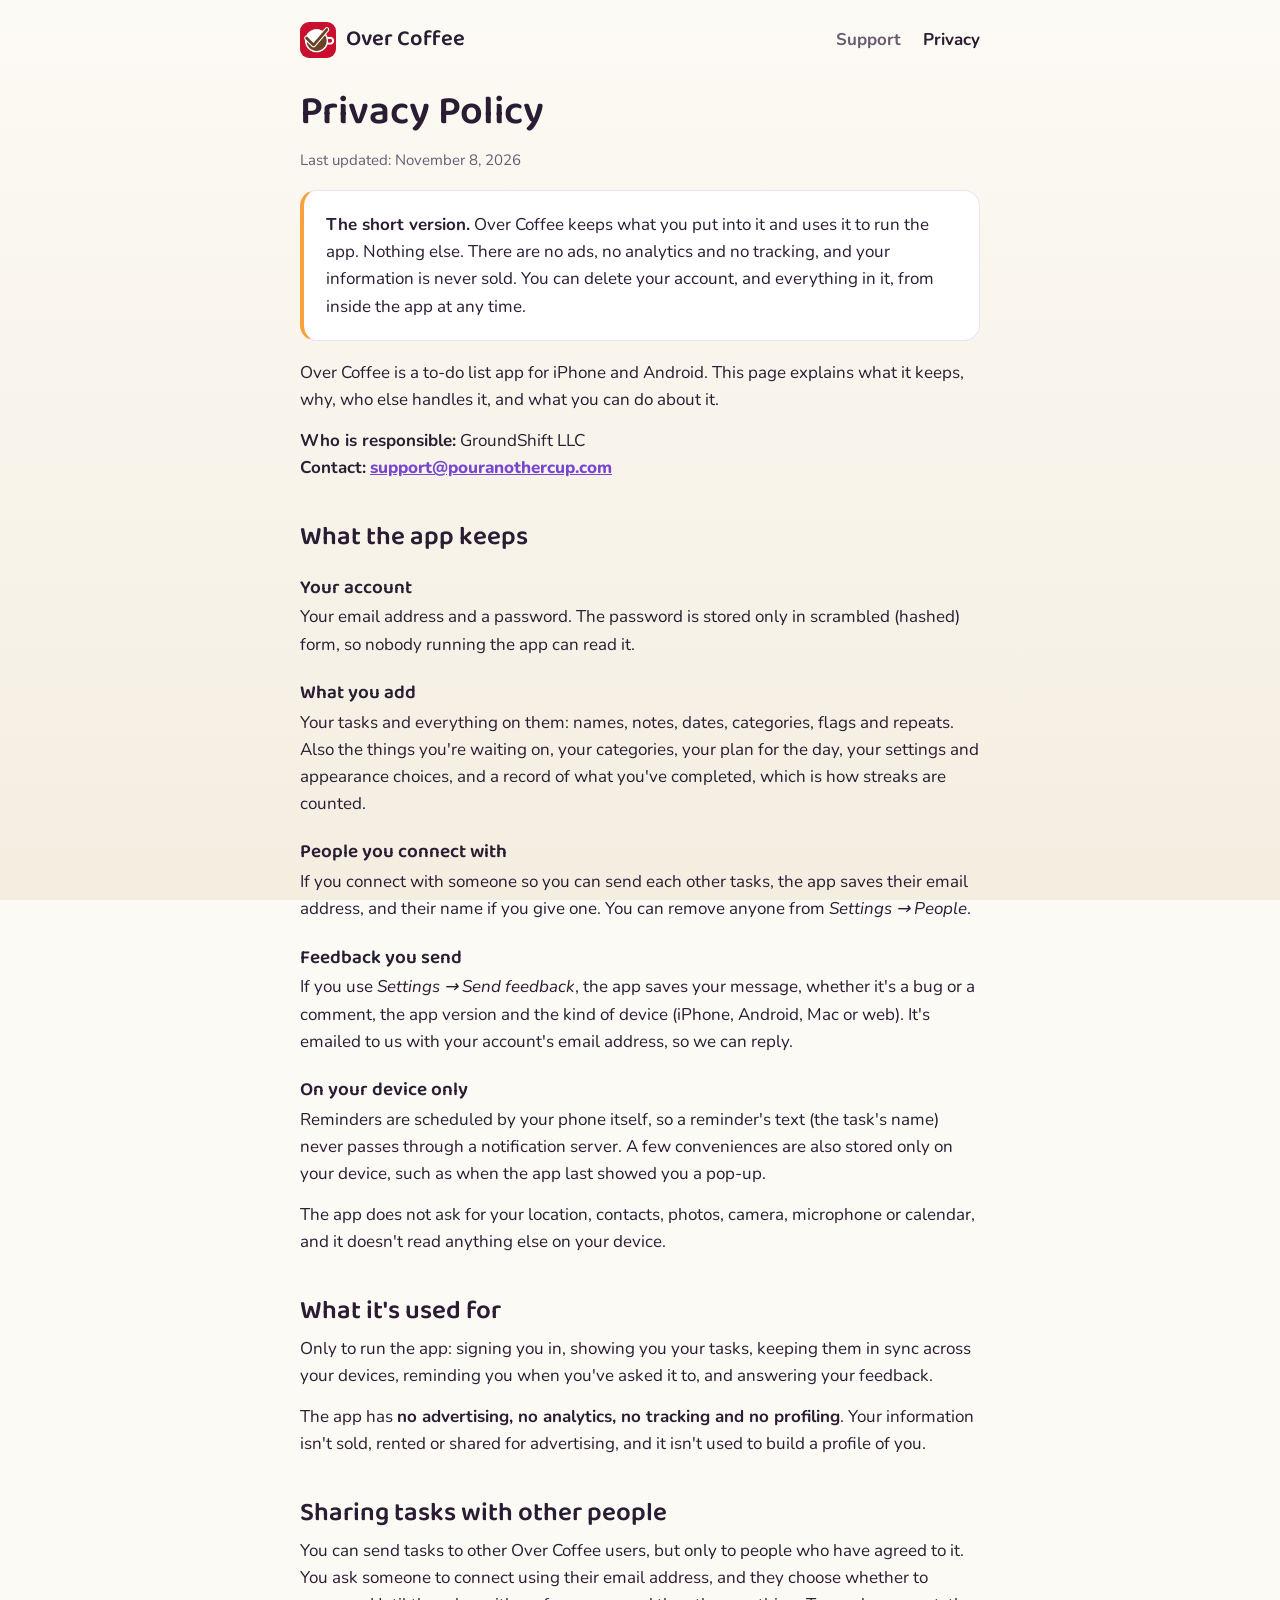
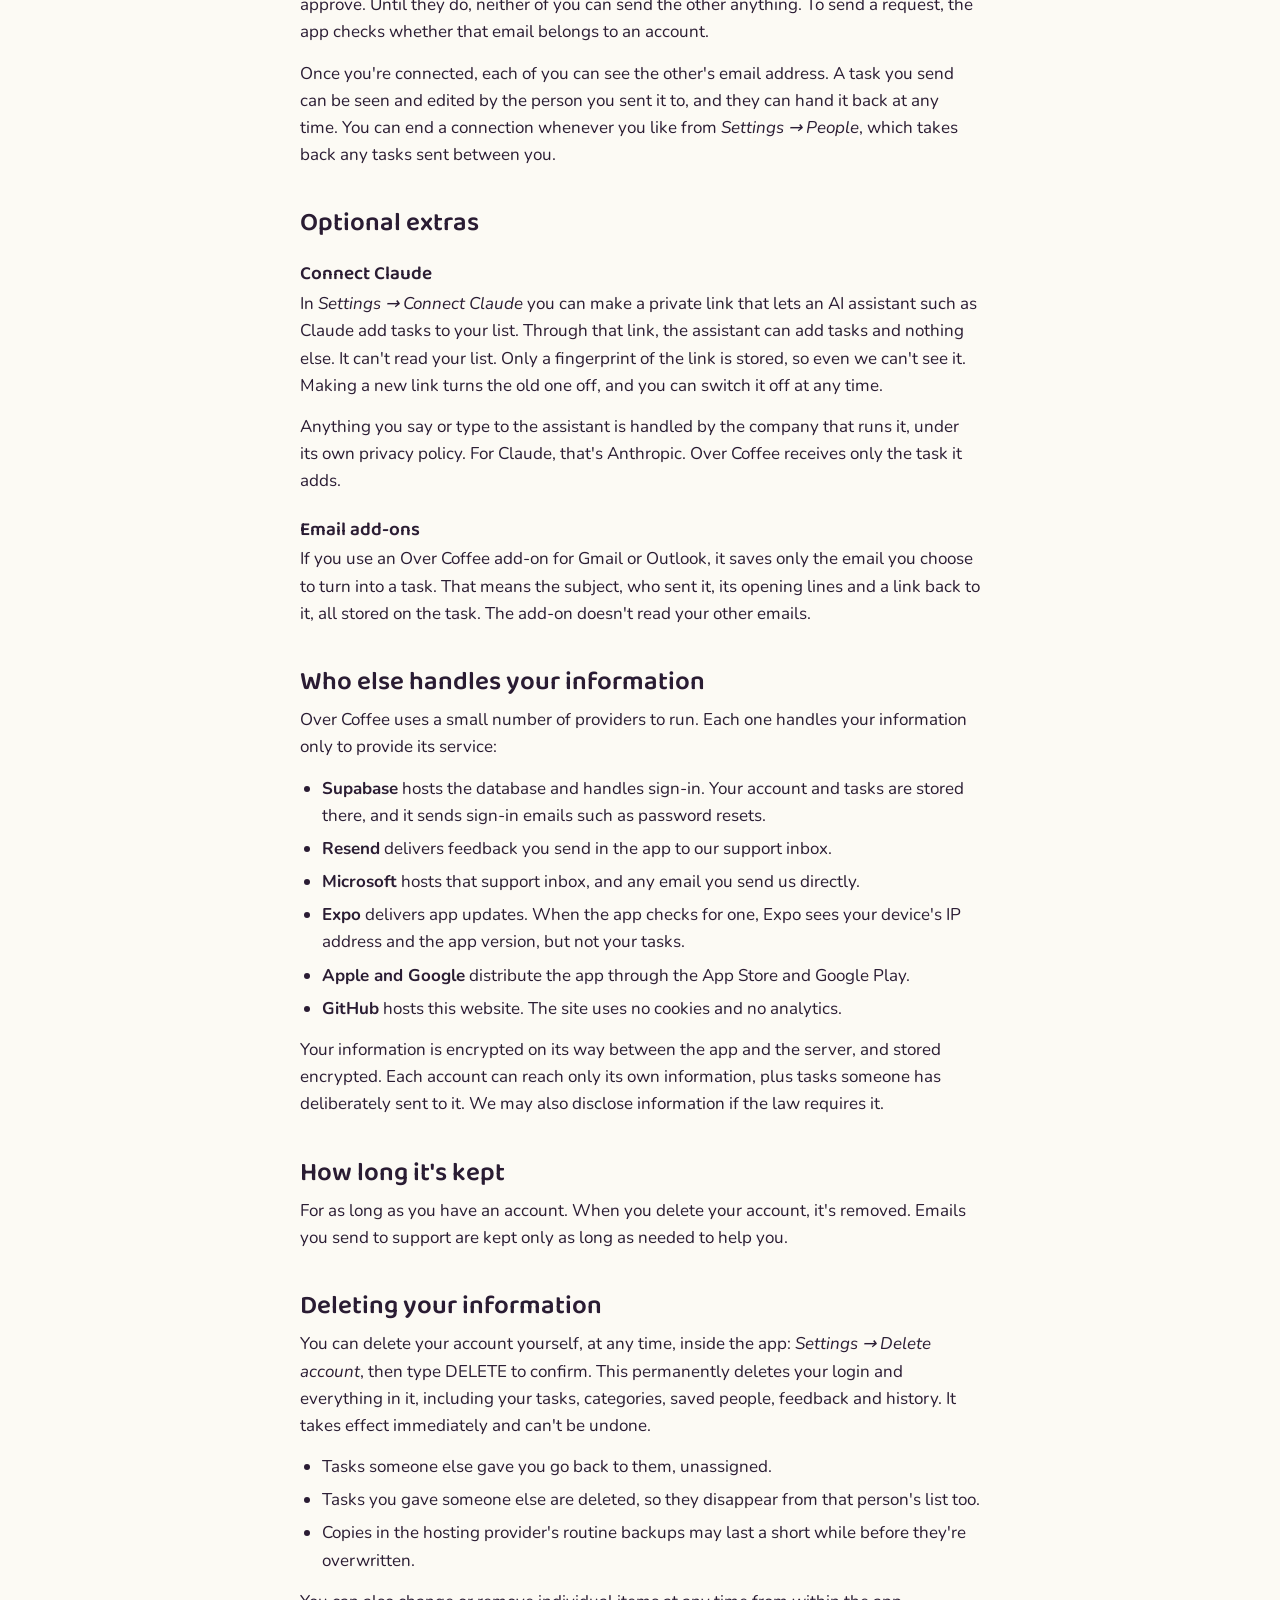
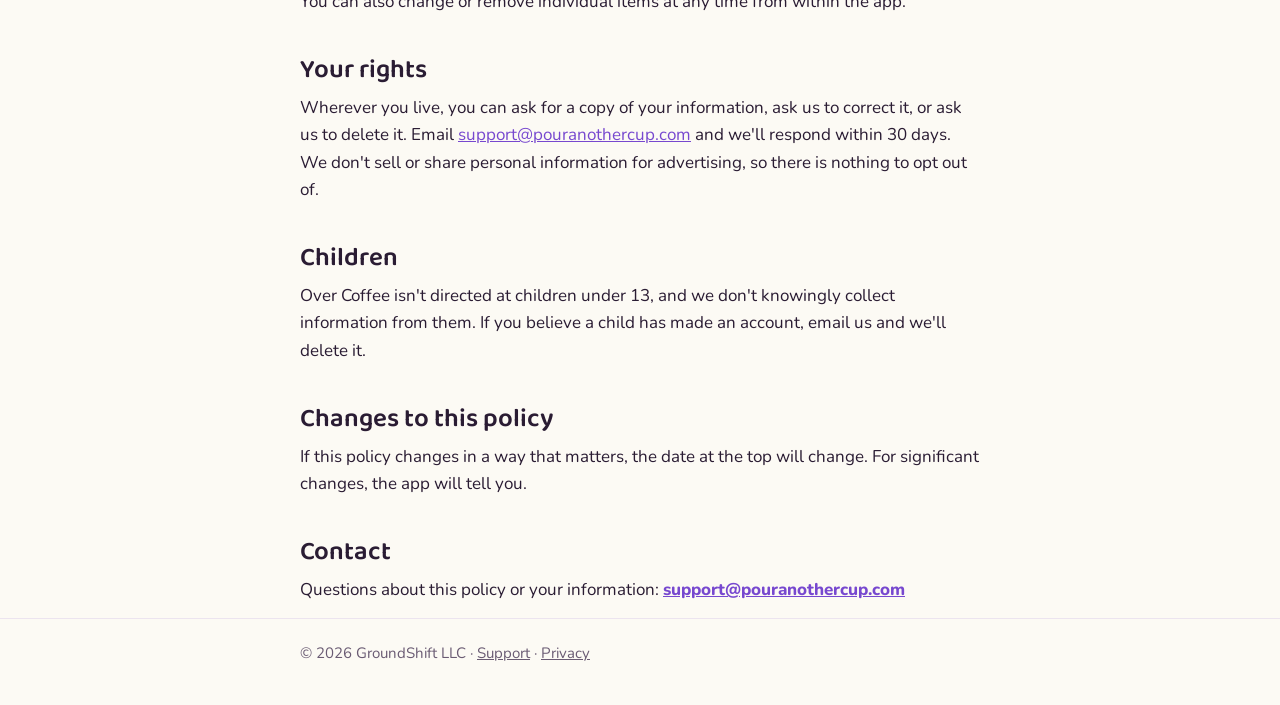
==== privacy/index.html @ 1c7be867 "Website for pouranothercup.com: home, support and privacy policy The App Store and Google Play both " ====
<!doctype html>
<html lang="en">
<head>
  <meta charset="utf-8">
  <meta name="viewport" content="width=device-width, initial-scale=1">
  <title>Privacy Policy · Over Coffee</title>
  <meta name="description" content="What Over Coffee keeps, why, who else handles it, and how to delete it.">
  <link rel="icon" href="/favicon.png">
  <link rel="preconnect" href="https://fonts.googleapis.com">
  <link rel="preconnect" href="https://fonts.gstatic.com" crossorigin>
  <link href="https://fonts.googleapis.com/css2?family=Baloo+2:wght@600&family=Nunito:wght@400;700;800&display=swap" rel="stylesheet">
  <link rel="stylesheet" href="/style.css">
</head>
<body>
  <header class="site">
    <div class="wrap">
      <a class="brand" href="/"><img src="/icon.png" alt="">Over Coffee</a>
      <nav>
        <a href="/support/">Support</a>
        <a href="/privacy/" aria-current="page">Privacy</a>
      </nav>
    </div>
  </header>

  <main class="wrap">
    <h1>Privacy Policy</h1>
    <p class="updated">Last updated: November 8, 2026</p>

    <div class="card short">
      <p><strong>The short version.</strong> Over Coffee keeps what you put into it and uses it to run the app. Nothing else. There are no ads, no analytics and no tracking, and your information is never sold. You can delete your account, and everything in it, from inside the app at any time.</p>
    </div>

    <p>Over Coffee is a to-do list app for iPhone and Android. This page explains what it keeps, why, who else handles it, and what you can do about it.</p>
    <p><strong>Who is responsible:</strong> GroundShift LLC<br>
    <strong>Contact:</strong> <a class="email" href="mailto:support@pouranothercup.com">support@pouranothercup.com</a></p>

    <h2>What the app keeps</h2>
    <h3>Your account</h3>
    <p>Your email address and a password. The password is stored only in scrambled (hashed) form, so nobody running the app can read it.</p>

    <h3>What you add</h3>
    <p>Your tasks and everything on them: names, notes, dates, categories, flags and repeats. Also the things you're waiting on, your categories, your plan for the day, your settings and appearance choices, and a record of what you've completed, which is how streaks are counted.</p>

    <h3>People you connect with</h3>
    <p>If you connect with someone so you can send each other tasks, the app saves their email address, and their name if you give one. You can remove anyone from <em>Settings → People</em>.</p>

    <h3>Feedback you send</h3>
    <p>If you use <em>Settings → Send feedback</em>, the app saves your message, whether it's a bug or a comment, the app version and the kind of device (iPhone, Android, Mac or web). It's emailed to us with your account's email address, so we can reply.</p>

    <h3>On your device only</h3>
    <p>Reminders are scheduled by your phone itself, so a reminder's text (the task's name) never passes through a notification server. A few conveniences are also stored only on your device, such as when the app last showed you a pop-up.</p>

    <p>The app does not ask for your location, contacts, photos, camera, microphone or calendar, and it doesn't read anything else on your device.</p>

    <h2>What it's used for</h2>
    <p>Only to run the app: signing you in, showing you your tasks, keeping them in sync across your devices, reminding you when you've asked it to, and answering your feedback.</p>
    <p>The app has <strong>no advertising, no analytics, no tracking and no profiling</strong>. Your information isn't sold, rented or shared for advertising, and it isn't used to build a profile of you.</p>

    <h2>Sharing tasks with other people</h2>
    <p>You can send tasks to other Over Coffee users, but only to people who have agreed to it. You ask someone to connect using their email address, and they choose whether to approve. Until they do, neither of you can send the other anything. To send a request, the app checks whether that email belongs to an account.</p>
    <p>Once you're connected, each of you can see the other's email address. A task you send can be seen and edited by the person you sent it to, and they can hand it back at any time. You can end a connection whenever you like from <em>Settings → People</em>, which takes back any tasks sent between you.</p>

    <h2>Optional extras</h2>
    <h3>Connect Claude</h3>
    <p>In <em>Settings → Connect Claude</em> you can make a private link that lets an AI assistant such as Claude add tasks to your list. Through that link, the assistant can add tasks and nothing else. It can't read your list. Only a fingerprint of the link is stored, so even we can't see it. Making a new link turns the old one off, and you can switch it off at any time.</p>
    <p>Anything you say or type to the assistant is handled by the company that runs it, under its own privacy policy. For Claude, that's Anthropic. Over Coffee receives only the task it adds.</p>

    <h3>Email add-ons</h3>
    <p>If you use an Over Coffee add-on for Gmail or Outlook, it saves only the email you choose to turn into a task. That means the subject, who sent it, its opening lines and a link back to it, all stored on the task. The add-on doesn't read your other emails.</p>

    <h2>Who else handles your information</h2>
    <p>Over Coffee uses a small number of providers to run. Each one handles your information only to provide its service:</p>
    <ul>
      <li><strong>Supabase</strong> hosts the database and handles sign-in. Your account and tasks are stored there, and it sends sign-in emails such as password resets.</li>
      <li><strong>Resend</strong> delivers feedback you send in the app to our support inbox.</li>
      <li><strong>Microsoft</strong> hosts that support inbox, and any email you send us directly.</li>
      <li><strong>Expo</strong> delivers app updates. When the app checks for one, Expo sees your device's IP address and the app version, but not your tasks.</li>
      <li><strong>Apple and Google</strong> distribute the app through the App Store and Google Play.</li>
      <li><strong>GitHub</strong> hosts this website. The site uses no cookies and no analytics.</li>
    </ul>
    <p>Your information is encrypted on its way between the app and the server, and stored encrypted. Each account can reach only its own information, plus tasks someone has deliberately sent to it. We may also disclose information if the law requires it.</p>

    <h2>How long it's kept</h2>
    <p>For as long as you have an account. When you delete your account, it's removed. Emails you send to support are kept only as long as needed to help you.</p>

    <h2>Deleting your information</h2>
    <p>You can delete your account yourself, at any time, inside the app: <em>Settings → Delete account</em>, then type DELETE to confirm. This permanently deletes your login and everything in it, including your tasks, categories, saved people, feedback and history. It takes effect immediately and can't be undone.</p>
    <ul>
      <li>Tasks someone else gave you go back to them, unassigned.</li>
      <li>Tasks you gave someone else are deleted, so they disappear from that person's list too.</li>
      <li>Copies in the hosting provider's routine backups may last a short while before they're overwritten.</li>
    </ul>
    <p>You can also change or remove individual items at any time from within the app.</p>

    <h2>Your rights</h2>
    <p>Wherever you live, you can ask for a copy of your information, ask us to correct it, or ask us to delete it. Email <a href="mailto:support@pouranothercup.com">support@pouranothercup.com</a> and we'll respond within 30 days. We don't sell or share personal information for advertising, so there is nothing to opt out of.</p>

    <h2>Children</h2>
    <p>Over Coffee isn't directed at children under 13, and we don't knowingly collect information from them. If you believe a child has made an account, email us and we'll delete it.</p>

    <h2>Changes to this policy</h2>
    <p>If this policy changes in a way that matters, the date at the top will change. For significant changes, the app will tell you.</p>

    <h2>Contact</h2>
    <p>Questions about this policy or your information: <a class="email" href="mailto:support@pouranothercup.com">support@pouranothercup.com</a></p>
  </main>

  <footer class="site">
    <div class="wrap">
      © 2026 GroundShift LLC · <a href="/support/">Support</a> · <a href="/privacy/">Privacy</a>
    </div>
  </footer>
</body>
</html>
---- style.css ----
/* Over Coffee's site: the app's Golden Hour palette, cream by day and
   moonlit blue at night, in the app's own fonts. */

:root {
  --page: #fcfaf4;
  --page-2: #f4eee1;
  --surface: #ffffff;
  --ink: #2a1c33;
  --muted: #6a5b73;
  --hairline: #ece4ef;
  --accent: #7748cf;
  --accent-tint: #eae3f8;
  --warm: #f9a13d;
  --brand: #c8102e;
}

@media (prefers-color-scheme: dark) {
  :root {
    --page: #191b3a;
    --page-2: #0f1126;
    --surface: #1e2042;
    --ink: #eef0ff;
    --muted: #a6aad2;
    --hairline: #30345e;
    --accent: #ffdd7a;
    --accent-tint: #2c2f5c;
    --warm: #ff6ec7;
  }
}

* { box-sizing: border-box; }

html { -webkit-text-size-adjust: 100%; }

body {
  margin: 0;
  min-height: 100vh;
  background: linear-gradient(180deg, var(--page) 0%, var(--page-2) 100%) fixed;
  background-color: var(--page);
  color: var(--ink);
  font-family: 'Nunito', system-ui, -apple-system, 'Segoe UI', sans-serif;
  font-size: 17px;
  line-height: 1.6;
}

.wrap {
  max-width: 720px;
  margin: 0 auto;
  padding: 0 20px;
}

header.site {
  padding: 22px 0;
}

header.site .wrap {
  display: flex;
  align-items: center;
  justify-content: space-between;
  gap: 16px;
  flex-wrap: wrap;
}

.brand {
  display: flex;
  align-items: center;
  gap: 10px;
  color: var(--ink);
  text-decoration: none;
  font-family: 'Baloo 2', 'Nunito', sans-serif;
  font-weight: 600;
  font-size: 22px;
}

.brand img {
  width: 36px;
  height: 36px;
  border-radius: 9px;
}

nav a {
  color: var(--muted);
  text-decoration: none;
  font-weight: 700;
  margin-left: 18px;
}

nav a:first-child { margin-left: 0; }

nav a:hover,
nav a[aria-current='page'] { color: var(--ink); }

main { padding: 24px 0 56px; }

h1, h2, h3 {
  font-family: 'Baloo 2', 'Nunito', sans-serif;
  font-weight: 600;
  line-height: 1.2;
}

h1 { font-size: 40px; margin: 8px 0 12px; }
h2 { font-size: 26px; margin: 40px 0 8px; }
h3 { font-size: 19px; margin: 24px 0 4px; }

p, ul { margin: 0 0 14px; }
ul { padding-left: 22px; }
li { margin-bottom: 6px; }

a { color: var(--accent); }

.lede {
  font-size: 20px;
  color: var(--muted);
  margin-bottom: 24px;
}

.updated {
  color: var(--muted);
  font-size: 15px;
}

.card {
  background: var(--surface);
  border: 1px solid var(--hairline);
  border-radius: 16px;
  padding: 20px 22px;
  margin: 18px 0;
}

.card > :last-child { margin-bottom: 0; }

.card h2:first-child,
.card h3:first-child { margin-top: 0; }

.short {
  border-left: 4px solid var(--warm);
}

.hero {
  text-align: center;
  padding: 32px 0 8px;
}

.hero img {
  width: 112px;
  height: 112px;
  border-radius: 26px;
  box-shadow: 0 10px 30px rgba(42, 28, 51, 0.18);
}

.hero h1 { font-size: 48px; margin-top: 18px; }

.pill {
  display: inline-block;
  background: var(--accent-tint);
  color: var(--ink);
  border-radius: 999px;
  padding: 6px 16px;
  font-weight: 700;
  font-size: 15px;
}

.grid {
  display: grid;
  grid-template-columns: repeat(auto-fit, minmax(200px, 1fr));
  gap: 14px;
  margin: 28px 0;
}

.grid .card { margin: 0; }
.grid h3 { margin-top: 0; }
.grid p { color: var(--muted); font-size: 16px; }

.email {
  font-weight: 800;
  word-break: break-all;
}

footer.site {
  border-top: 1px solid var(--hairline);
  padding: 22px 0 40px;
  color: var(--muted);
  font-size: 15px;
}

footer.site a { color: var(--muted); }

@media (max-width: 520px) {
  body { font-size: 16px; }
  h1 { font-size: 32px; }
  .hero h1 { font-size: 38px; }
  h2 { font-size: 23px; }
  nav a { margin-left: 14px; }
}
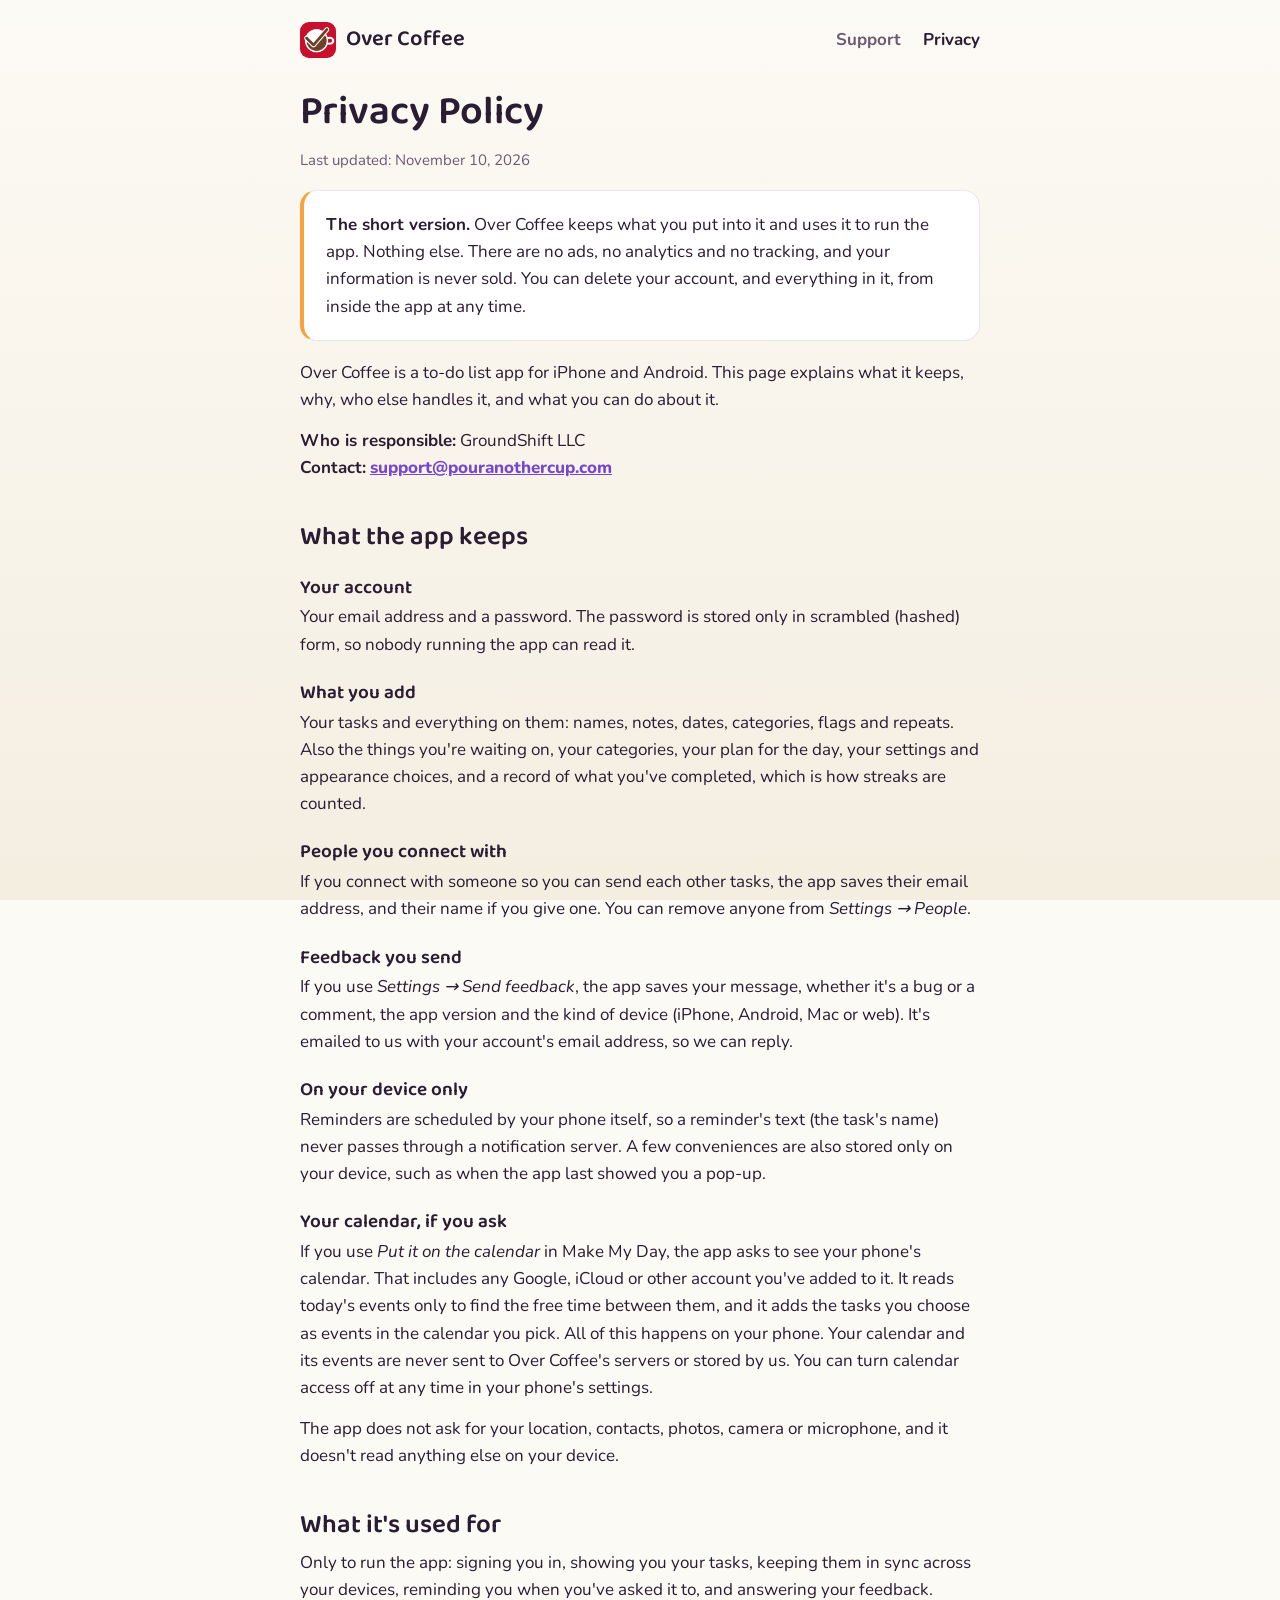
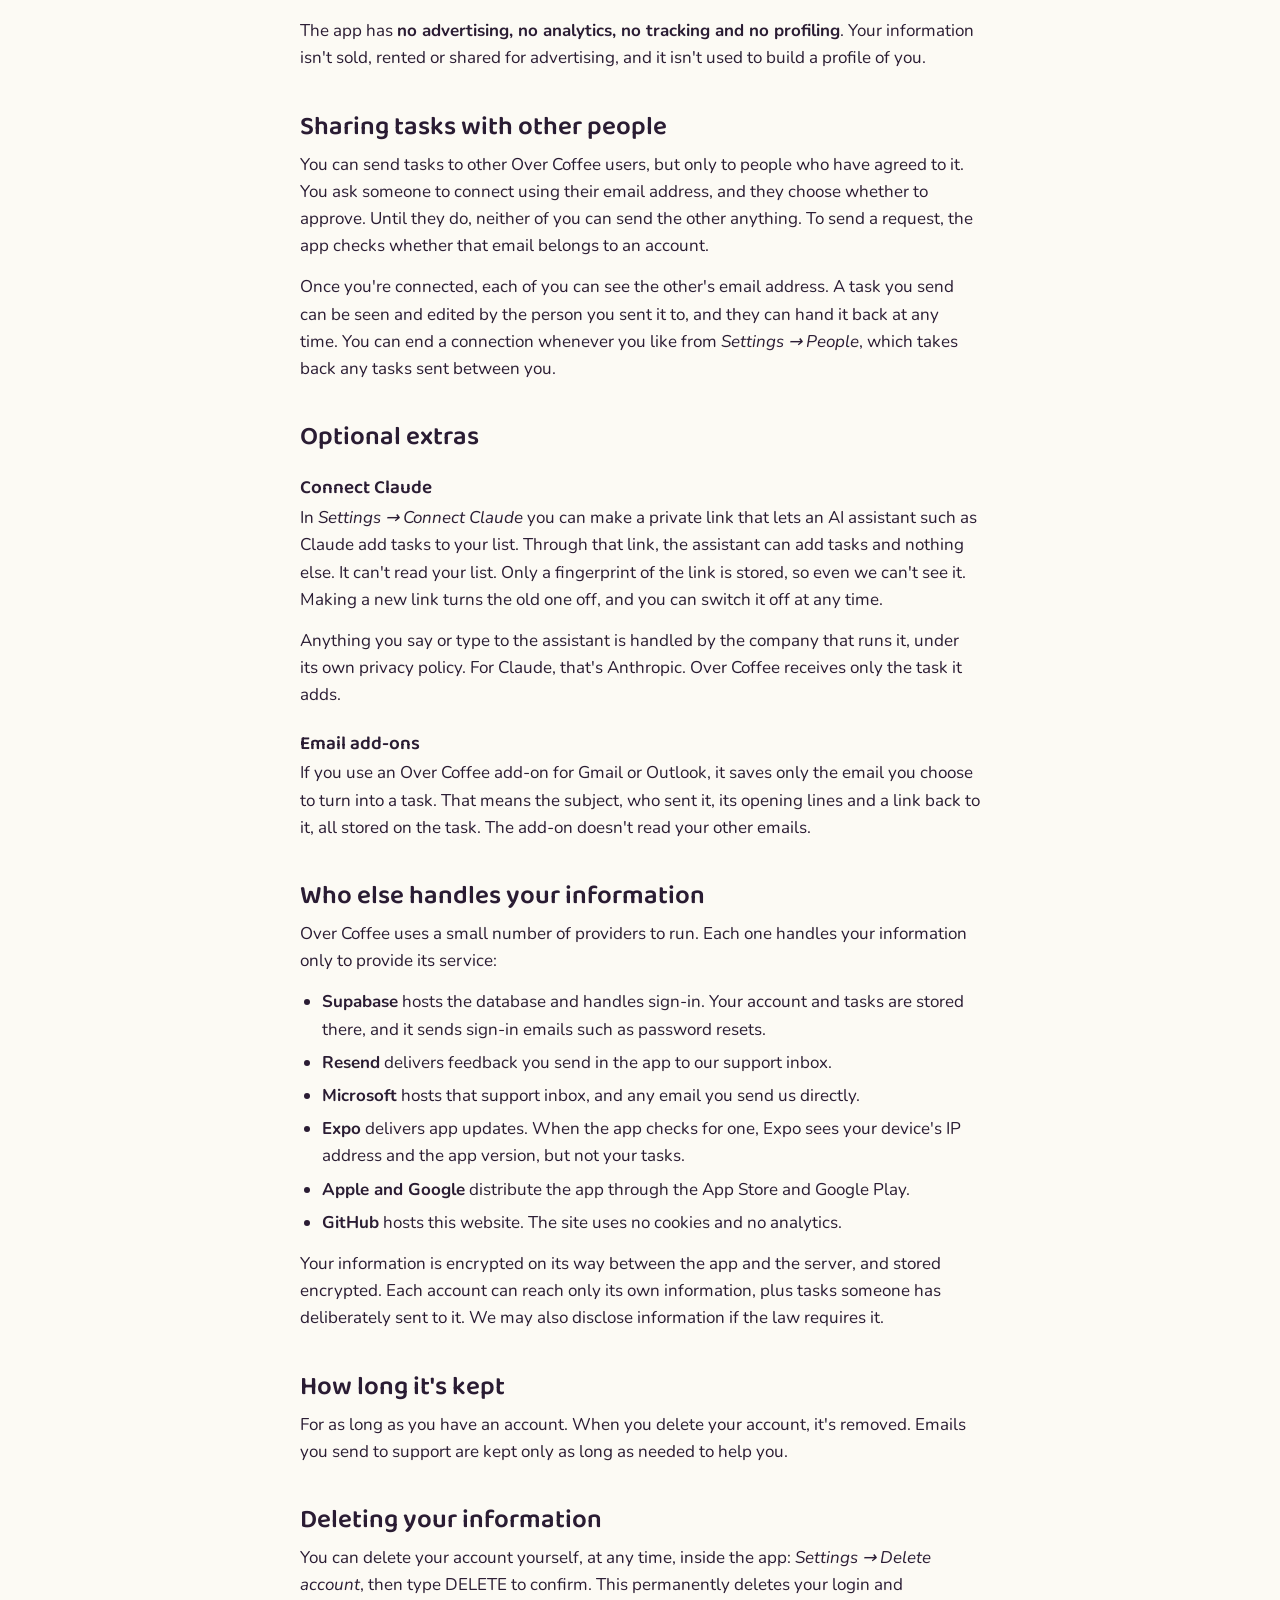
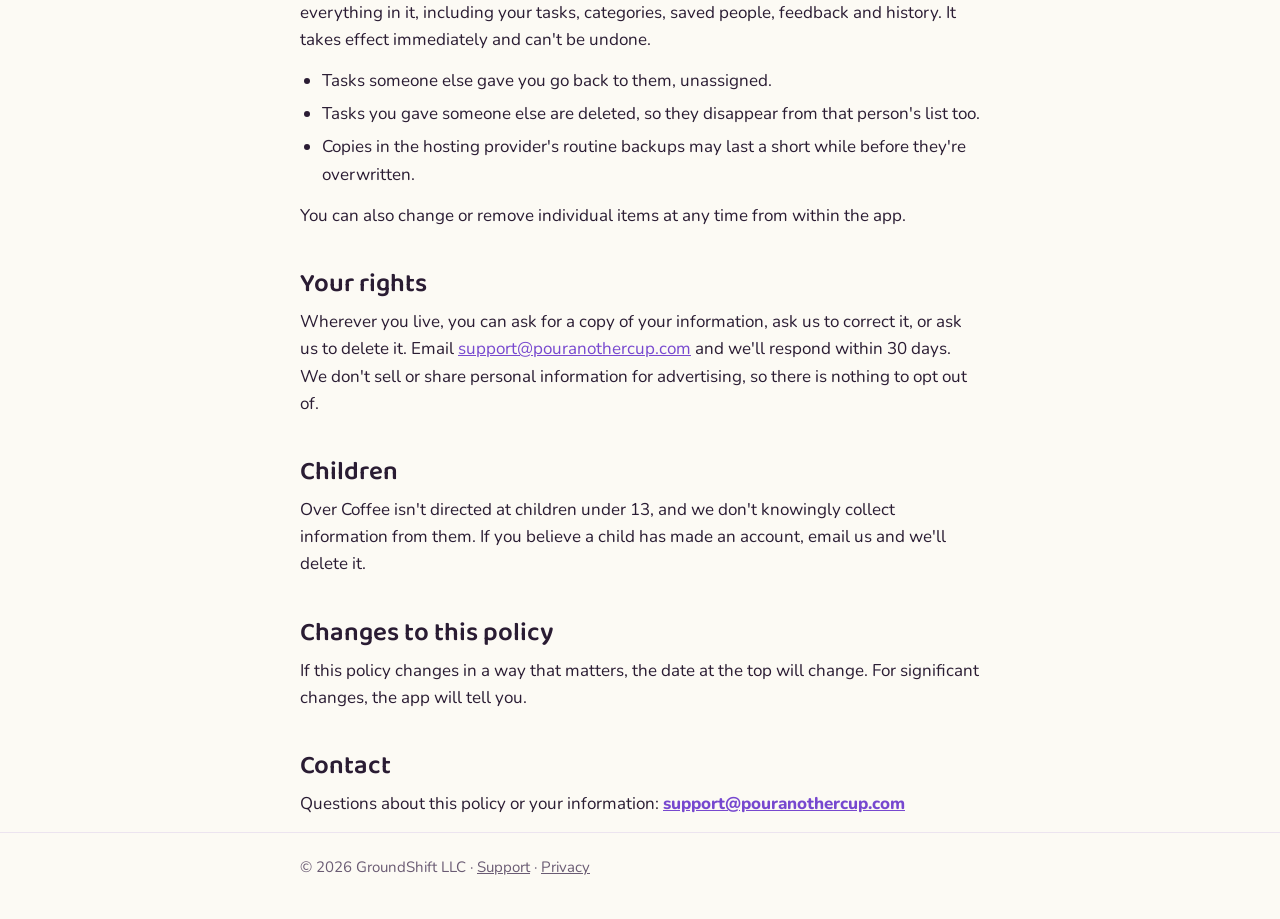
==== commit f67c88d3: "Make My Day: put the day's tasks on the calendar Pick what to get done today and Over Coffee fits it" ====
--- a/privacy/index.html
+++ b/privacy/index.html
@@ -24,7 +24,7 @@
 
   <main class="wrap">
     <h1>Privacy Policy</h1>
-    <p class="updated">Last updated: November 8, 2026</p>
+    <p class="updated">Last updated: November 10, 2026</p>
 
     <div class="card short">
       <p><strong>The short version.</strong> Over Coffee keeps what you put into it and uses it to run the app. Nothing else. There are no ads, no analytics and no tracking, and your information is never sold. You can delete your account, and everything in it, from inside the app at any time.</p>
@@ -50,7 +50,10 @@
     <h3>On your device only</h3>
     <p>Reminders are scheduled by your phone itself, so a reminder's text (the task's name) never passes through a notification server. A few conveniences are also stored only on your device, such as when the app last showed you a pop-up.</p>
 
-    <p>The app does not ask for your location, contacts, photos, camera, microphone or calendar, and it doesn't read anything else on your device.</p>
+    <h3>Your calendar, if you ask</h3>
+    <p>If you use <em>Put it on the calendar</em> in Make My Day, the app asks to see your phone's calendar. That includes any Google, iCloud or other account you've added to it. It reads today's events only to find the free time between them, and it adds the tasks you choose as events in the calendar you pick. All of this happens on your phone. Your calendar and its events are never sent to Over Coffee's servers or stored by us. You can turn calendar access off at any time in your phone's settings.</p>
+
+    <p>The app does not ask for your location, contacts, photos, camera or microphone, and it doesn't read anything else on your device.</p>
 
     <h2>What it's used for</h2>
     <p>Only to run the app: signing you in, showing you your tasks, keeping them in sync across your devices, reminding you when you've asked it to, and answering your feedback.</p>
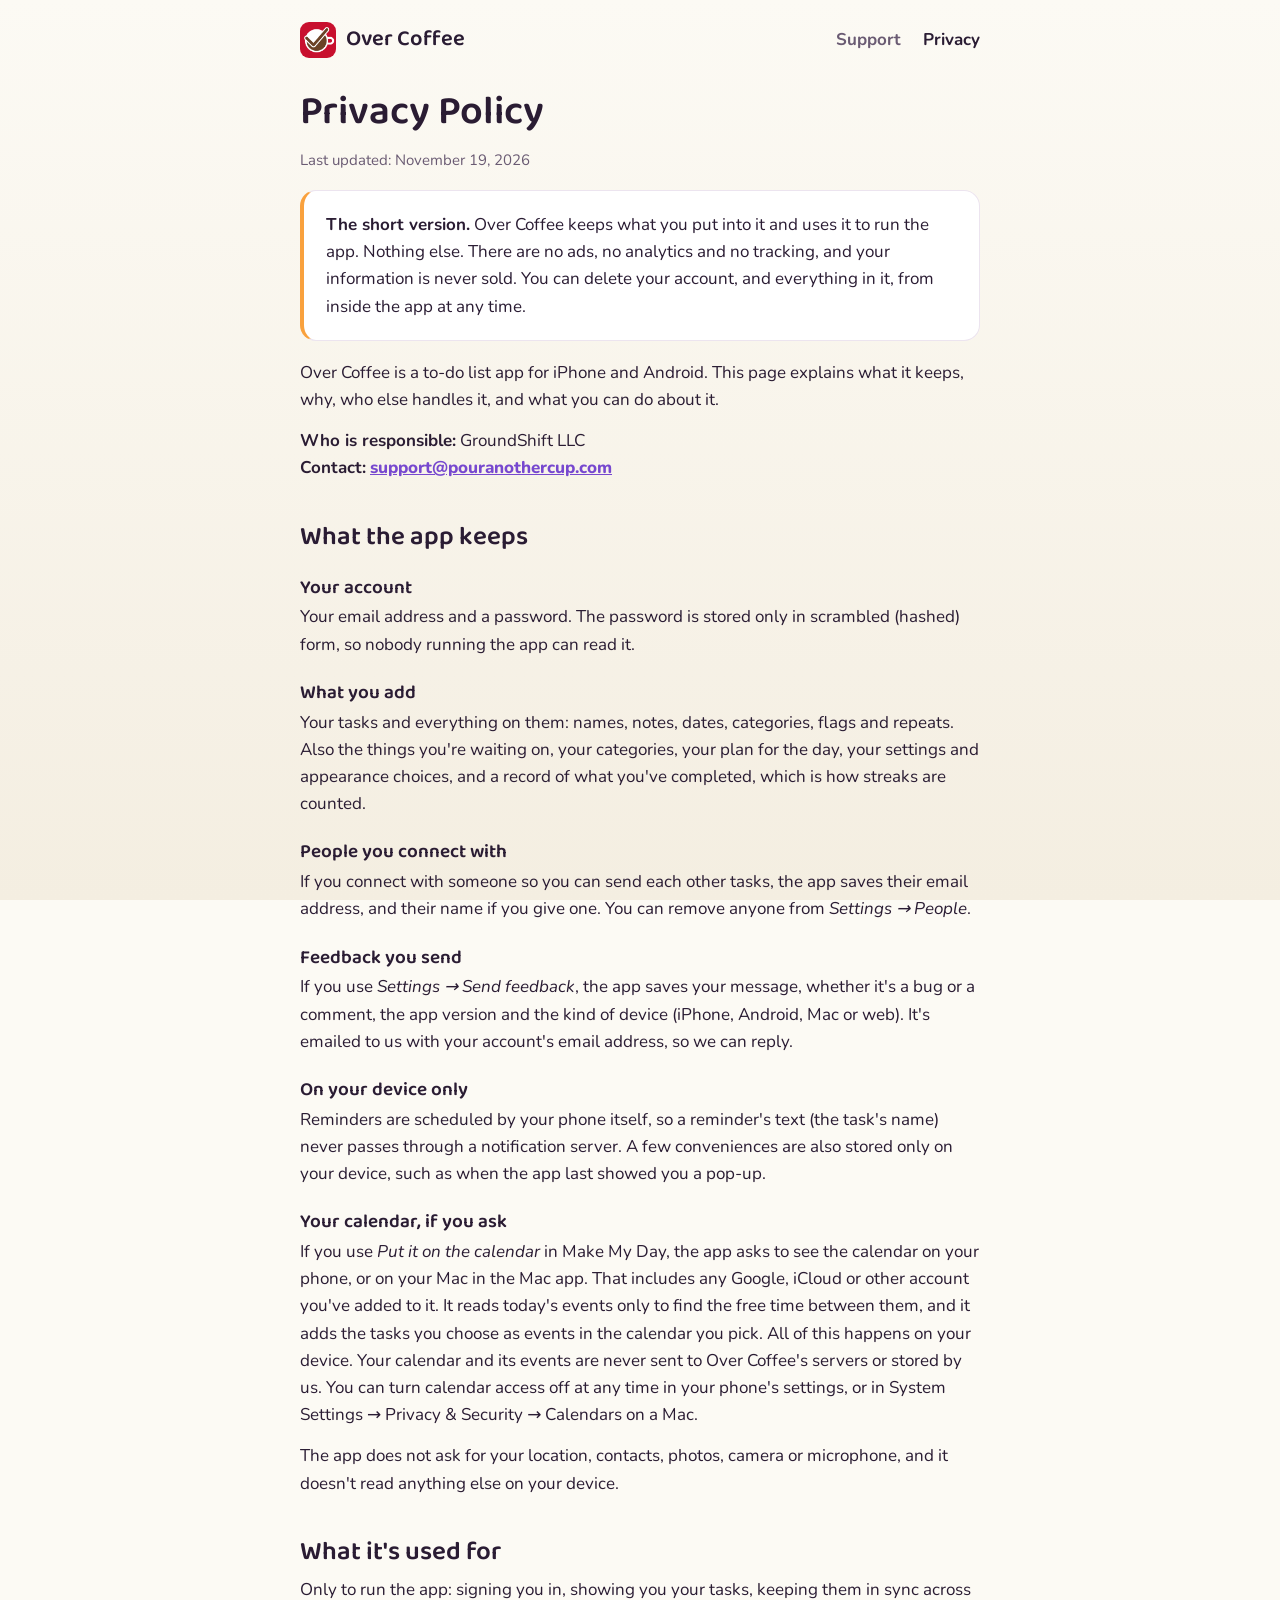
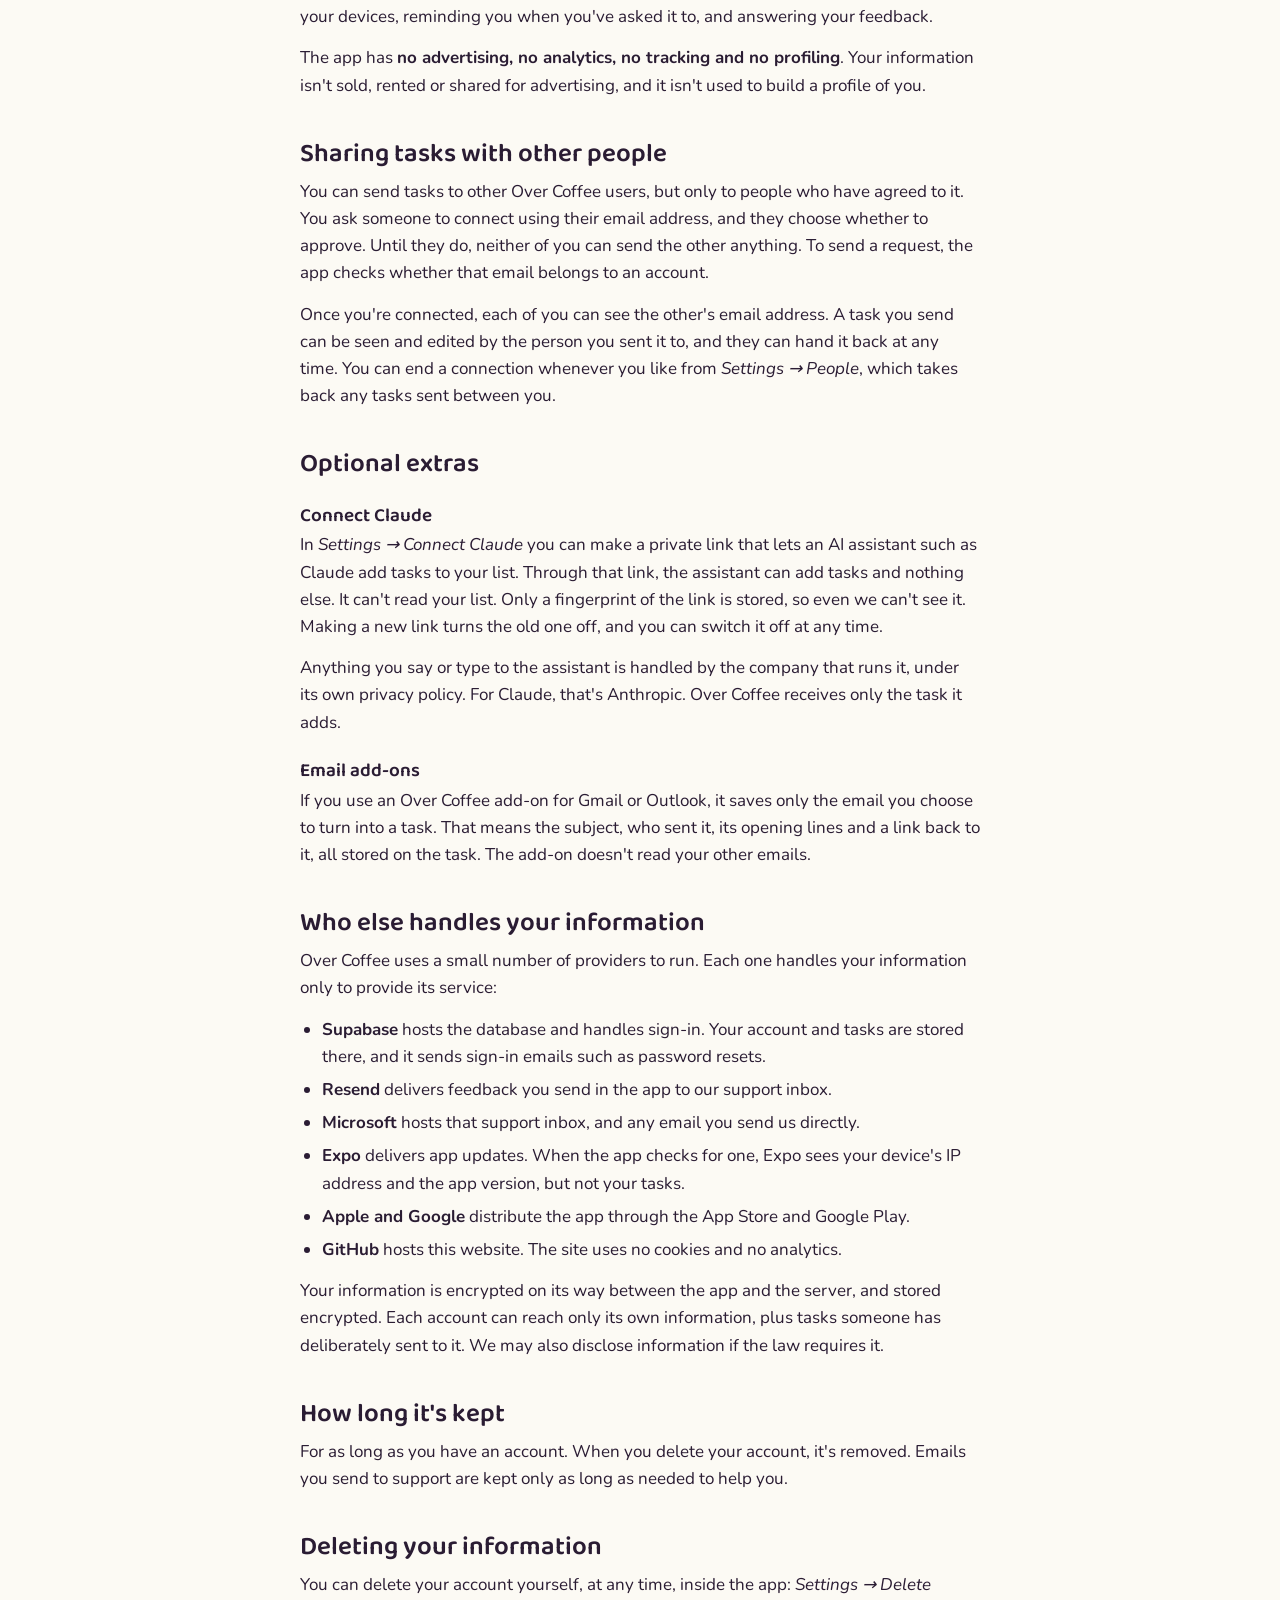
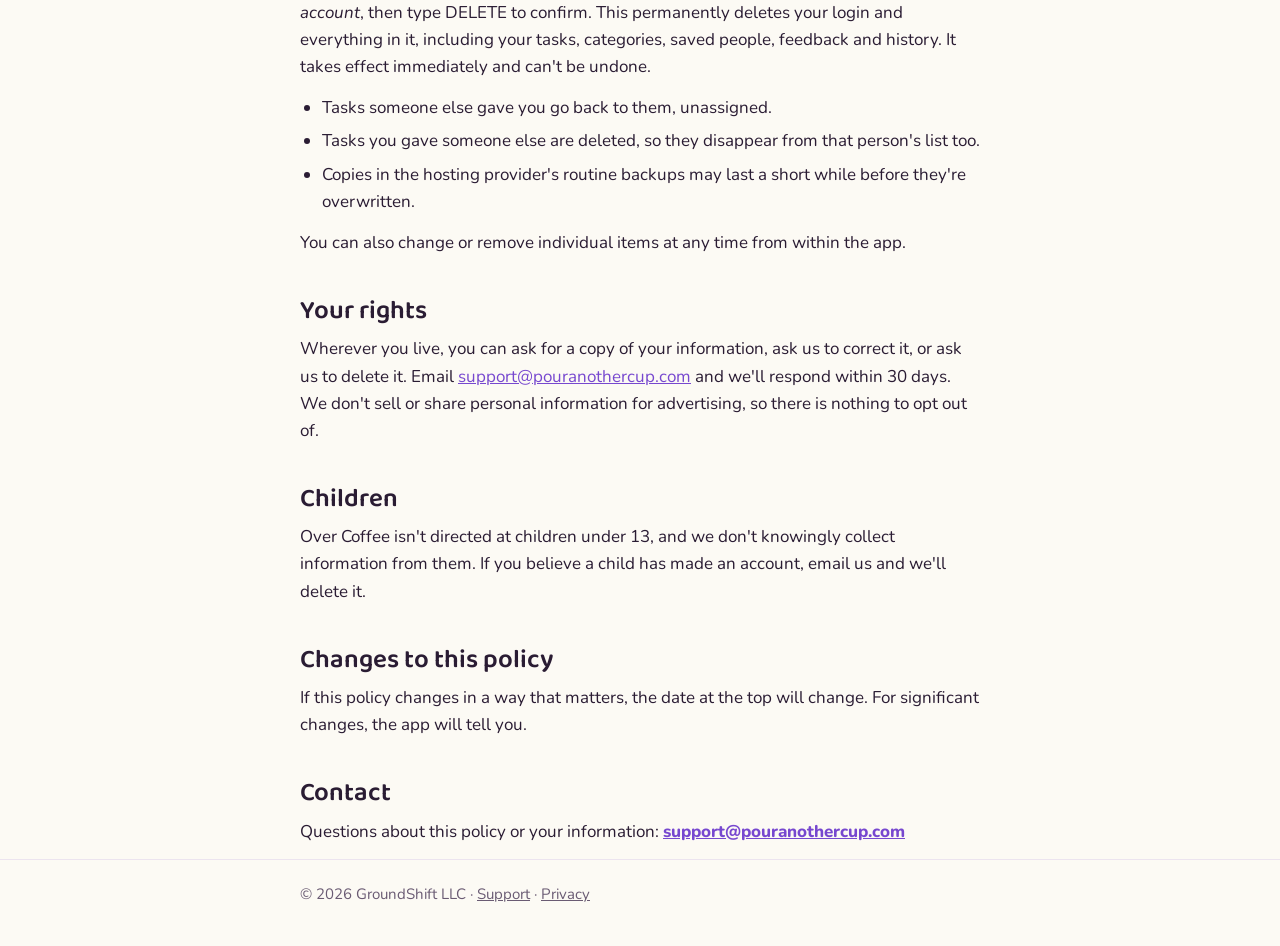
==== commit 3a160048: "Mac app: Put it on the calendar, using the Mac's own calendar The Mac app could not reach a phone's " ====
--- a/privacy/index.html
+++ b/privacy/index.html
@@ -24,7 +24,7 @@
 
   <main class="wrap">
     <h1>Privacy Policy</h1>
-    <p class="updated">Last updated: November 10, 2026</p>
+    <p class="updated">Last updated: November 19, 2026</p>
 
     <div class="card short">
       <p><strong>The short version.</strong> Over Coffee keeps what you put into it and uses it to run the app. Nothing else. There are no ads, no analytics and no tracking, and your information is never sold. You can delete your account, and everything in it, from inside the app at any time.</p>
@@ -51,7 +51,7 @@
     <p>Reminders are scheduled by your phone itself, so a reminder's text (the task's name) never passes through a notification server. A few conveniences are also stored only on your device, such as when the app last showed you a pop-up.</p>
 
     <h3>Your calendar, if you ask</h3>
-    <p>If you use <em>Put it on the calendar</em> in Make My Day, the app asks to see your phone's calendar. That includes any Google, iCloud or other account you've added to it. It reads today's events only to find the free time between them, and it adds the tasks you choose as events in the calendar you pick. All of this happens on your phone. Your calendar and its events are never sent to Over Coffee's servers or stored by us. You can turn calendar access off at any time in your phone's settings.</p>
+    <p>If you use <em>Put it on the calendar</em> in Make My Day, the app asks to see the calendar on your phone, or on your Mac in the Mac app. That includes any Google, iCloud or other account you've added to it. It reads today's events only to find the free time between them, and it adds the tasks you choose as events in the calendar you pick. All of this happens on your device. Your calendar and its events are never sent to Over Coffee's servers or stored by us. You can turn calendar access off at any time in your phone's settings, or in System Settings → Privacy &amp; Security → Calendars on a Mac.</p>
 
     <p>The app does not ask for your location, contacts, photos, camera or microphone, and it doesn't read anything else on your device.</p>
 
